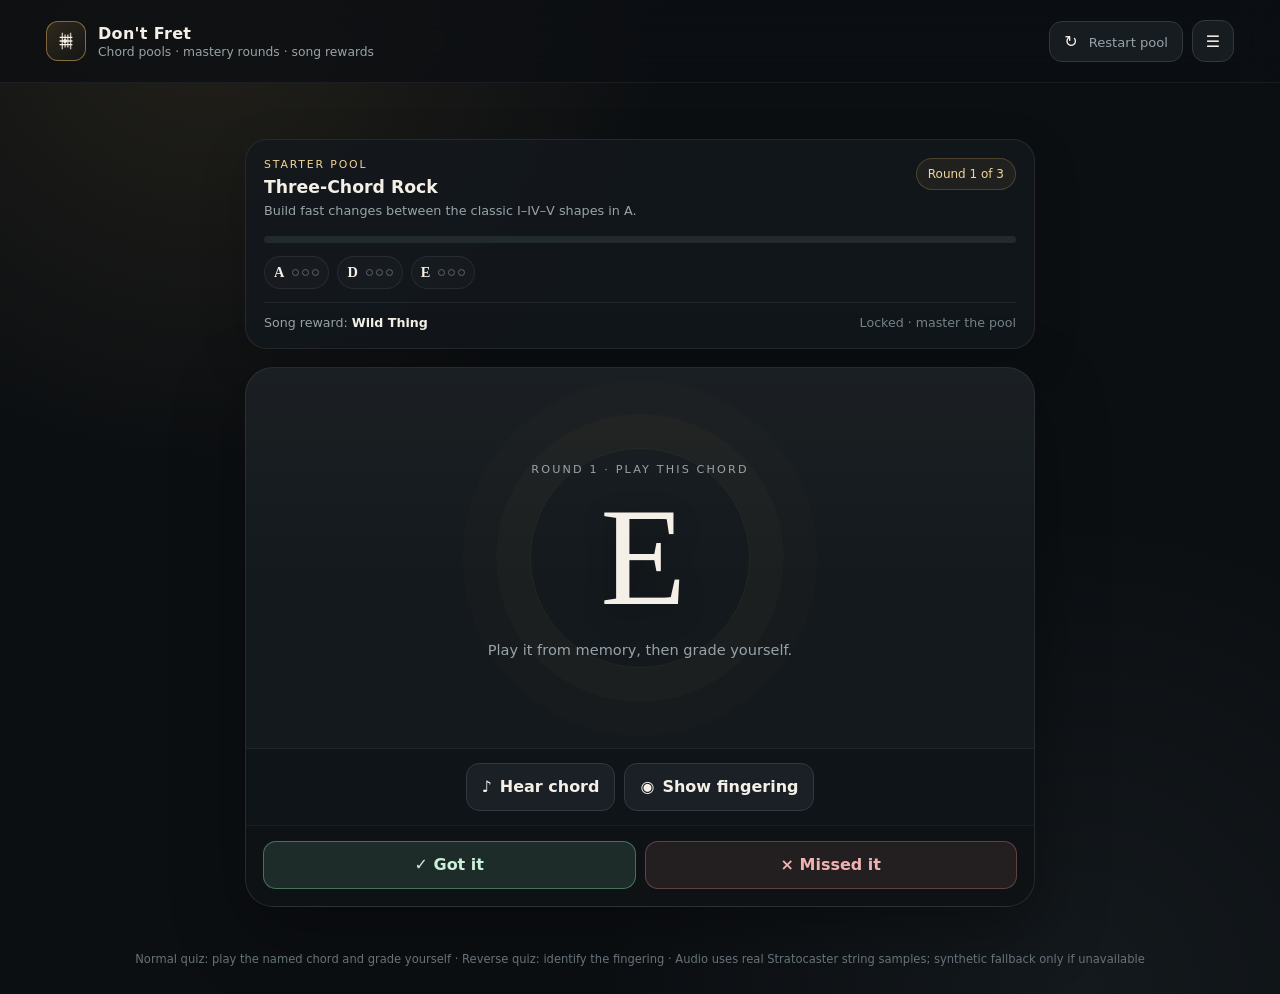
==== guitar/index.html @ 710248b1 "Added trumpet feature!" ====
<!DOCTYPE html>
<html lang="en">
<head>
<meta charset="UTF-8" />
<meta name="viewport" content="width=device-width, initial-scale=1.0" />
<link rel="stylesheet" href="styles.css">
<script type="module" src="./index.js"></script>
<title>Don't Fret — Chord Trainer</title>
</head>
<body>
<div class="app-shell">
  <header>
    <div class="brand">
      <div class="brand-mark" aria-hidden="true">
        <svg viewBox="0 0 24 24" fill="none" stroke="currentColor" stroke-width="1.5">
          <path d="M8 3v18M11 5v14M14 5v14M17 3v18" opacity=".75"/>
          <path d="M5 8h14M5 12h14M5 16h14"/>
          <circle cx="11" cy="12" r="2.1" fill="currentColor" stroke="none"/>
        </svg>
      </div>
      <div class="brand-copy">
        <strong>Don't Fret</strong>
        <span>Chord pools · mastery rounds · song rewards</span>
      </div>
    </div>
    <div class="header-actions">
      <button id="restartBtn" class="ghost-btn" title="Restart this chord pool">↻ <span>Restart pool</span></button>
      <button id="settingsBtn" class="icon-btn" title="Chord pools and settings" aria-label="Chord pools and settings">☰</button>
    </div>
  </header>

  <main>
    <div class="quiz-wrap">
      <section class="pool-status" aria-label="Current chord pool progress">
        <div class="pool-top">
          <div>
            <div id="poolKicker" class="pool-kicker">Starter pool</div>
            <h2 id="poolTitle" class="pool-title">Three-Chord Rock</h2>
            <p id="poolDescription" class="pool-desc"></p>
          </div>
          <div id="roundBadge" class="round-badge">Round 1 of 3</div>
        </div>
        <div class="progress-track"><div id="progressFill" class="progress-fill"></div></div>
        <div id="masteryRow" class="mastery-row"></div>
        <div class="reward-line">
          <span>Song reward: <strong id="rewardTitle">Wild Thing</strong></span>
          <span id="rewardState" class="reward-state">Locked · master the pool</span>
        </div>
      </section>

      <section id="quizCard" class="quiz-card" aria-live="polite">
        <div class="prompt-area">
          <div class="prompt-inner">
            <div id="eyebrow" class="eyebrow">Play this chord</div>

            <div id="forwardPrompt">
              <h1 id="chordName">A</h1>
              <div class="subprompt">Play it from memory, then grade yourself.</div>
            </div>

            <div id="reversePrompt" class="reverse-wrap">
              <div id="reverseDiagram" class="reverse-diagram"></div>
              <div class="subprompt" style="margin-top:0;margin-bottom:14px">Which chord matches this fingering?</div>
              <div id="choiceGrid" class="choice-grid"></div>
            </div>
          </div>
        </div>

        <div class="hint-strip">
          <button id="hearBtn" class="secondary-btn" title="Hear chord (Space)"><span aria-hidden="true">♪</span> Hear chord</button>
          <button id="showBtn" class="secondary-btn" title="Show fingering (F)"><span aria-hidden="true">◉</span> Show fingering</button>
        </div>

        <div class="answer-strip">
          <div id="forwardActions" class="forward-actions">
            <button id="gotItBtn" class="answer-btn good">✓ Got it</button>
            <button id="missedBtn" class="answer-btn miss">× Missed it</button>
          </div>
          <div id="feedbackRow" class="feedback-row">
            <div id="feedbackCopy" class="feedback-copy"></div>
            <button id="continueBtn" class="primary-btn">Next chord <span aria-hidden="true">→</span></button>
          </div>
        </div>
      </section>

      <section id="diagramCard" class="diagram-card" aria-live="polite">
        <div class="diagram-head">
          <div>
            <h2 id="diagramTitle">A fingering</h2>
            <p>Standard tuning · E A D G B E</p>
          </div>
          <div class="mini-badge">Fingering</div>
        </div>
        <div id="diagram"></div>
        <div class="tip-row">
          <div class="tip">○ open string</div>
          <div class="tip">× muted string</div>
          <div class="tip">● fretted note</div>
          <div class="tip">number = finger</div>
        </div>
      </section>

      <section id="songCard" class="song-card" aria-live="polite">
        <div class="unlock-label">Pool mastered · song unlocked</div>
        <h2 id="songTitle"></h2>
        <p id="songMeta" class="song-meta"></p>
        <p id="songNote" class="song-note"></p>
        <div class="song-grid">
          <div class="song-panel">
            <div class="song-panel-label">Practice progression</div>
            <div id="songProgression" class="progression"></div>
          </div>
          <div class="song-panel">
            <div class="song-panel-label">Suggested practice pattern</div>
            <div id="strumPattern" class="strum-pattern"></div>
            <div id="strumCount" class="strum-count"></div>
          </div>
        </div>
        <div class="song-actions">
          <button id="playProgressionBtn" class="primary-btn"><span aria-hidden="true">♪</span> Hear progression</button>
          <button id="practiceAgainBtn" class="secondary-btn">Practice pool again</button>
          <button id="choosePoolBtn" class="secondary-btn">Choose another pool</button>
        </div>

        <div class="song-demo" aria-label="Guided song chord demonstration">
          <div class="song-demo-head">
            <div>
              <h3>Guided chord demonstration</h3>
              <p>Follow the shape, count the pulse, and change when the next chord arrives.</p>
            </div>
            <div class="tempo-control">
              <div class="tempo-top"><span>Practice tempo</span><strong id="demoTempoValue">72 BPM</strong></div>
              <input id="demoTempo" type="range" min="45" max="130" step="1" value="72" aria-label="Guided demonstration practice tempo" />
            </div>
          </div>

          <div class="demo-stage">
            <div id="demoCurrentDiagram" class="demo-diagram-panel"></div>
            <div class="demo-info-panel">
              <div id="demoStepLabel" class="demo-kicker">Chord 1 of 4</div>
              <div id="demoChordName" class="demo-chord-name">A</div>
              <div class="demo-next">
                <div id="demoNextDiagram" class="demo-next-diagram"></div>
                <div class="demo-next-copy"><span>Coming next</span><strong id="demoNextChord">D</strong></div>
              </div>
              <div class="demo-measure">
                <div class="demo-measure-top"><span id="demoFeel">4/4 practice pulse</span><span id="demoBeatCount">Beat 1 of 4</span></div>
                <div id="demoBeats" class="demo-beats"></div>
              </div>
              <div class="demo-controls">
                <button id="demoPlayBtn" class="primary-btn">▶ Start demo</button>
                <button id="demoPrevBtn" class="secondary-btn" aria-label="Previous chord">← Previous</button>
                <button id="demoNextBtn" class="secondary-btn">Next →</button>
                <button id="demoHearBtn" class="secondary-btn"><span aria-hidden="true">♪</span> Hear chord</button>
              </div>
              <div id="demoStatus" class="demo-status" aria-live="polite">Ready · the demo stops after one full progression.</div>
            </div>
          </div>
        </div>
      </section>
    </div>
  </main>

  <footer>Normal quiz: play the named chord and grade yourself · Reverse quiz: identify the fingering · Audio uses real Stratocaster string samples; synthetic fallback only if unavailable</footer>
</div>

<div id="drawerBackdrop" class="drawer-backdrop" aria-hidden="true">
  <aside class="drawer" role="dialog" aria-modal="true" aria-labelledby="settingsTitle">
    <div class="drawer-head">
      <h2 id="settingsTitle">Chord pools</h2>
      <button id="closeSettings" class="icon-btn" aria-label="Close settings">×</button>
    </div>
    <p class="drawer-copy">Each pool has three mastery rounds. A chord advances only when you get it right. Wrong answers stay in the current round and come back again later.</p>

    <div class="section-label">Choose a pool</div>
    <div id="poolList" class="pool-list"></div>

    <div class="section-label">Reverse quiz chance</div>
    <div class="range-row">
      <input id="reverseChance" type="range" min="0" max="100" step="10" value="30" aria-label="Reverse quiz chance" />
      <div id="reverseChanceValue" class="range-value">30%</div>
    </div>
    <p class="settings-note">At 30%, about three out of every ten questions show a fingering first and ask you to identify the chord. Set it to 0% for normal play-only practice or 100% for all reverse questions.</p>

    <div class="section-label">Electric guitar sample library</div>
    <div class="sample-library">
      <div class="sample-library-top">
        <div>
          <div id="sampleStatusTitle" class="sample-library-title">Real Stratocaster samples ready to load</div>
          <div id="sampleStatusNote" class="sample-message">The first chord you hear loads its real recorded strings automatically. The rest of the 22-note library then fills in for faster playback.</div>
        </div>
        <div id="sampleCount" class="sample-count">0 / 22</div>
      </div>
      <div class="sample-progress" aria-hidden="true"><span id="sampleProgressFill"></span></div>
      <div class="sample-actions">
        <button id="loadBuiltInSamplesBtn" class="secondary-btn sample-clear" type="button">Load all real guitar samples</button>
        <label class="sample-file-btn">Use my WAV files<input id="sampleFilesInput" type="file" accept="audio/wav,audio/x-wav,.wav,audio/*" multiple></label>
        <label class="sample-file-btn">Use my sample folder<input id="sampleFolderInput" type="file" accept="audio/wav,audio/x-wav,.wav,audio/*" multiple webkitdirectory directory></label>
        <button id="clearSamplesBtn" class="secondary-btn sample-clear" type="button">Clear memory</button>
      </div>
      <details class="sample-details">
        <summary>Sample source & required positions</summary>
        <p class="sample-naming"><strong>Built-in source:</strong> Wavebase Stratocaster — real electric-guitar notes recorded without effects and released to the public domain. The low string in the source session was Drop-D, so its E/F/G recordings come from slightly higher physical frets, but the pitches and string register are correct.</p>
        <p class="sample-naming"><strong>Your own files still work:</strong> <code>S1_F0_V1.wav</code>. S1 = low E and S6 = high E; F is the fret; V is an optional alternate take.</p>
        <div id="sampleChecklist" class="sample-checklist"></div>
      </details>
    </div>
    <p class="settings-note">Internet is needed to fetch the built-in WAVs after a page reload. Once loaded, they stay cached in memory for the session. If the remote library cannot load, the app falls back to the physical string model or any WAVs you supply.</p>

    <div class="section-label">Progress</div>
    <button id="resetAllBtn" class="danger-btn" style="width:100%">Reset all pool progress</button>
    <p class="settings-note">Progress and your reverse-quiz setting are saved in this browser.</p>

    <div class="section-label">Keyboard shortcuts</div>
    <div class="shortcut-table">
      <div class="shortcut"><span>Hear chord</span><kbd>Space</kbd></div>
      <div class="shortcut"><span>Show / hide fingering</span><kbd>F</kbd></div>
      <div class="shortcut"><span>Got it</span><kbd>1</kbd></div>
      <div class="shortcut"><span>Missed it</span><kbd>2</kbd></div>
      <div class="shortcut"><span>Continue after answer</span><kbd>Enter</kbd></div>
    </div>
  </aside>
</div>
---- guitar/styles.css ----
:root {
  --bg: #0c0f12;
  --panel: #14191d;
  --panel-2: #1a2025;
  --panel-3: #20272c;
  --ink: #f5f0e7;
  --muted: #98a3aa;
  --line: #303941;
  --accent: #e6b85c;
  --accent-2: #f2d49a;
  --success: #79c99a;
  --danger: #de8585;
  --shadow: 0 24px 70px rgba(0,0,0,.36);
}

* { box-sizing: border-box; }
html, body { min-height: 100%; }
body {
  margin: 0;
  font-family: Inter, ui-sans-serif, system-ui, -apple-system, BlinkMacSystemFont, "Segoe UI", sans-serif;
  background:
    radial-gradient(circle at 16% 0%, rgba(230,184,92,.10), transparent 29rem),
    radial-gradient(circle at 84% 100%, rgba(110,144,160,.08), transparent 30rem),
    var(--bg);
  color: var(--ink);
}

button, input { font: inherit; }
button { -webkit-tap-highlight-color: transparent; }
button:focus-visible, input:focus-visible { outline: 2px solid var(--accent); outline-offset: 3px; }

.app-shell { min-height: 100vh; display: grid; grid-template-rows: auto 1fr auto; }

header {
  display: flex;
  align-items: center;
  justify-content: space-between;
  gap: 20px;
  padding: 20px clamp(17px, 4vw, 46px);
  border-bottom: 1px solid rgba(255,255,255,.06);
  background: rgba(12,15,18,.78);
  backdrop-filter: blur(16px);
  position: sticky;
  top: 0;
  z-index: 10;
}

.brand { display:flex; align-items:center; gap:12px; min-width:0; }
.brand-mark {
  width: 40px; height: 40px; border:1px solid rgba(230,184,92,.5); border-radius:12px;
  display:grid; place-items:center;
  background:linear-gradient(145deg, rgba(230,184,92,.15), rgba(230,184,92,.03));
}
.brand-mark svg { width:22px; height:22px; }
.brand-copy strong { display:block; letter-spacing:.02em; }
.brand-copy span { display:block; color:var(--muted); font-size:.77rem; margin-top:2px; }
.header-actions { display:flex; align-items:center; gap:9px; }

.icon-btn, .ghost-btn, .primary-btn, .secondary-btn, .danger-btn, .answer-btn, .pool-card, .choice-btn {
  border:0; border-radius:13px; color:var(--ink); cursor:pointer;
  transition:transform .14s ease, border-color .14s ease, background .14s ease, opacity .14s ease;
}
.icon-btn:hover, .ghost-btn:hover, .primary-btn:hover, .secondary-btn:hover, .danger-btn:hover, .answer-btn:hover, .pool-card:hover, .choice-btn:hover { transform:translateY(-1px); }
.icon-btn:active, .ghost-btn:active, .primary-btn:active, .secondary-btn:active, .danger-btn:active, .answer-btn:active, .pool-card:active, .choice-btn:active { transform:translateY(0); }

.icon-btn, .ghost-btn { background:#171c20; border:1px solid var(--line); }
.icon-btn { width:42px; height:42px; display:grid; place-items:center; }
.ghost-btn { padding:10px 14px; }
.ghost-btn span { color:var(--muted); margin-left:6px; font-size:.82rem; }

main {
  width:min(1040px, 100%);
  margin:0 auto;
  padding:clamp(24px, 5vw, 56px) clamp(16px, 4vw, 38px) 34px;
}
.quiz-wrap { width:min(790px, 100%); margin:0 auto; display:grid; gap:18px; }

.pool-status {
  background:rgba(20,25,29,.84);
  border:1px solid rgba(255,255,255,.08);
  border-radius:22px;
  padding:18px;
  box-shadow:0 14px 46px rgba(0,0,0,.18);
}
.pool-top { display:flex; justify-content:space-between; align-items:flex-start; gap:16px; }
.pool-kicker { color:var(--accent-2); text-transform:uppercase; letter-spacing:.17em; font-size:.68rem; margin-bottom:6px; }
.pool-title { margin:0; font-size:1.08rem; }
.pool-desc { margin:5px 0 0; color:var(--muted); font-size:.8rem; line-height:1.45; }
.round-badge { white-space:nowrap; padding:8px 11px; border-radius:999px; background:rgba(230,184,92,.07); border:1px solid rgba(230,184,92,.22); color:var(--accent-2); font-size:.75rem; }

.progress-track { height:7px; border-radius:999px; background:#222a30; overflow:hidden; margin:15px 0 13px; }
.progress-fill { height:100%; width:0%; border-radius:inherit; background:linear-gradient(90deg, #c99b44, var(--accent)); transition:width .25s ease; }

.mastery-row { display:flex; flex-wrap:wrap; gap:8px; }
.mastery-chip {
  display:flex; align-items:center; gap:8px; padding:7px 9px; border:1px solid rgba(255,255,255,.07);
  border-radius:999px; background:rgba(255,255,255,.018); color:var(--muted); font-size:.74rem;
}
.mastery-chip strong { color:var(--ink); font-family:Georgia, "Times New Roman", serif; font-size:.9rem; }
.mastery-dots { display:flex; gap:3px; }
.mastery-dot { width:7px; height:7px; border-radius:50%; border:1px solid #58656d; background:transparent; }
.mastery-dot.on { border-color:var(--accent); background:var(--accent); }

.reward-line {
  margin-top:13px; padding-top:12px; border-top:1px solid rgba(255,255,255,.06);
  display:flex; align-items:center; justify-content:space-between; gap:14px; color:var(--muted); font-size:.79rem;
}
.reward-line strong { color:var(--ink); }
.reward-state { color:#76838a; white-space:nowrap; }
.reward-state.unlocked { color:var(--success); }

.quiz-card {
  background:linear-gradient(180deg, rgba(255,255,255,.026), transparent 40%), var(--panel);
  border:1px solid rgba(255,255,255,.08);
  border-radius:28px;
  box-shadow:var(--shadow);
  overflow:hidden;
}

.prompt-area {
  min-height:380px; display:grid; place-items:center; padding:38px 26px 32px; text-align:center; position:relative;
}
.prompt-area::before {
  content:""; position:absolute; width:218px; height:218px; border-radius:50%; border:1px solid rgba(230,184,92,.08);
  box-shadow:0 0 0 34px rgba(230,184,92,.025), 0 0 0 68px rgba(230,184,92,.012); pointer-events:none;
}
.prompt-inner { position:relative; z-index:1; width:min(620px,100%); }
.eyebrow { text-transform:uppercase; letter-spacing:.19em; font-size:.7rem; color:var(--muted); margin-bottom:18px; }
#chordName {
  margin:0; font-family:Georgia, "Times New Roman", serif; font-weight:500;
  font-size:clamp(5rem, 16vw, 8.8rem); line-height:.9; letter-spacing:-.045em; text-shadow:0 8px 28px rgba(0,0,0,.25);
}
.subprompt { color:var(--muted); font-size:.91rem; margin-top:20px; }

.reverse-wrap { display:none; }
.reverse-wrap.show { display:block; }
.reverse-diagram { min-height:245px; display:grid; place-items:center; margin-top:-16px; }
.choice-grid { display:grid; grid-template-columns:repeat(2, minmax(0,1fr)); gap:9px; margin-top:7px; }
.choice-btn {
  min-height:50px; background:#1b2227; border:1px solid #344049; color:var(--ink);
  font-family:Georgia, "Times New Roman", serif; font-size:1.08rem; font-weight:600;
}
.choice-btn:hover { border-color:rgba(230,184,92,.5); }
.choice-btn.correct { background:rgba(121,201,154,.13); border-color:rgba(121,201,154,.62); color:#c9f0d8; }
.choice-btn.wrong { background:rgba(222,133,133,.10); border-color:rgba(222,133,133,.52); color:#f0b6b6; }
.choice-btn:disabled { cursor:default; transform:none; }

.hint-strip {
  padding:14px 17px; border-top:1px solid rgba(255,255,255,.07); background:rgba(7,9,11,.28);
  display:flex; gap:9px; justify-content:center;
}
.secondary-btn, .primary-btn, .danger-btn, .answer-btn {
  min-height:48px; padding:11px 15px; display:inline-flex; align-items:center; justify-content:center; gap:8px; font-weight:650;
}
.secondary-btn { background:var(--panel-2); border:1px solid var(--line); }
.secondary-btn.revealed { border-color:rgba(230,184,92,.44); background:rgba(230,184,92,.08); }
.primary-btn { background:var(--accent); color:#18130c; box-shadow:0 8px 25px rgba(230,184,92,.16); }
.answer-btn.good { background:rgba(121,201,154,.14); border:1px solid rgba(121,201,154,.45); color:#c9f0d8; }
.answer-btn.miss { background:rgba(222,133,133,.10); border:1px solid rgba(222,133,133,.34); color:#efb2b2; }
.danger-btn { background:transparent; border:1px solid rgba(222,133,133,.35); color:#e9a4a4; }

.answer-strip {
  padding:15px 17px 17px; border-top:1px solid rgba(255,255,255,.05); background:rgba(7,9,11,.42);
}
.forward-actions { display:grid; grid-template-columns:1fr 1fr; gap:9px; }
.feedback-row { display:none; grid-template-columns:1fr auto; gap:14px; align-items:center; }
.feedback-row.show { display:grid; }
.feedback-copy strong { display:block; font-size:.9rem; }
.feedback-copy span { display:block; margin-top:3px; color:var(--muted); font-size:.78rem; line-height:1.4; }
.feedback-copy.success strong { color:var(--success); }
.feedback-copy.error strong { color:var(--danger); }

.diagram-card, .song-card {
  border:1px solid rgba(255,255,255,.08); border-radius:24px; background:var(--panel); box-shadow:0 16px 50px rgba(0,0,0,.22); padding:22px;
}
.diagram-card { display:none; opacity:0; transform:translateY(-10px); }
.diagram-card.show { display:block; animation:reveal .24s ease forwards; }
@keyframes reveal { to { opacity:1; transform:translateY(0); } }
.diagram-head { display:flex; justify-content:space-between; align-items:flex-start; gap:18px; margin-bottom:6px; }
.diagram-head h2 { margin:0; font-size:1.05rem; }
.diagram-head p { margin:4px 0 0; color:var(--muted); font-size:.82rem; }
.mini-badge { font-size:.7rem; color:var(--accent-2); border:1px solid rgba(230,184,92,.26); background:rgba(230,184,92,.06); border-radius:999px; padding:7px 10px; white-space:nowrap; }
#diagram { display:grid; place-items:center; min-height:290px; }
.tip-row { display:flex; flex-wrap:wrap; gap:7px; justify-content:center; }
.tip { color:var(--muted); font-size:.73rem; border:1px solid rgba(255,255,255,.07); border-radius:999px; padding:6px 9px; background:rgba(255,255,255,.02); }

.song-card { display:none; overflow:hidden; position:relative; }
.song-card.show { display:block; animation:reveal .28s ease forwards; }
.song-card::after { content:"♪"; position:absolute; right:-14px; top:-42px; font-family:Georgia,serif; font-size:170px; color:rgba(230,184,92,.035); transform:rotate(-10deg); pointer-events:none; }
.unlock-label { text-transform:uppercase; letter-spacing:.18em; font-size:.7rem; color:var(--success); margin-bottom:7px; }
.song-card h2 { font-family:Georgia, "Times New Roman", serif; font-size:2rem; margin:0; font-weight:500; }
.song-meta { color:var(--muted); font-size:.82rem; margin:5px 0 18px; }
.song-note { color:#c9d0d4; line-height:1.55; font-size:.87rem; margin:0 0 18px; max-width:620px; }
.song-grid { display:grid; grid-template-columns:1.2fr .8fr; gap:12px; position:relative; z-index:1; }
.song-panel { border:1px solid rgba(255,255,255,.07); background:rgba(255,255,255,.018); border-radius:17px; padding:15px; }
.song-panel-label { font-size:.67rem; text-transform:uppercase; letter-spacing:.15em; color:#78868e; margin-bottom:10px; }
.progression { display:flex; flex-wrap:wrap; align-items:center; gap:7px; }
.progression-chord { min-width:48px; text-align:center; padding:9px 10px; border-radius:10px; background:#20272c; border:1px solid #37424a; font-family:Georgia, "Times New Roman", serif; font-size:1.06rem; }
.arrow { color:#66747c; }
.strum-pattern { font-family:ui-monospace, SFMono-Regular, Menlo, monospace; font-size:1.08rem; letter-spacing:.08em; color:var(--accent-2); line-height:1.5; }
.strum-count { color:var(--muted); font-size:.72rem; margin-top:6px; }
.song-actions { display:flex; flex-wrap:wrap; gap:9px; margin-top:14px; position:relative; z-index:1; }

.song-demo {
  margin-top:18px; border-top:1px solid rgba(255,255,255,.07); padding-top:18px; position:relative; z-index:1;
}
.song-demo-head { display:flex; align-items:flex-end; justify-content:space-between; gap:18px; margin-bottom:13px; }
.song-demo-head h3 { margin:0; font-size:1rem; }
.song-demo-head p { margin:4px 0 0; color:var(--muted); font-size:.78rem; line-height:1.4; }
.tempo-control { min-width:190px; }
.tempo-top { display:flex; justify-content:space-between; gap:10px; color:var(--muted); font-size:.7rem; margin-bottom:6px; }
.tempo-top strong { color:var(--accent-2); font-weight:650; }
.tempo-control input { width:100%; accent-color:var(--accent); }
.demo-stage {
  display:grid; grid-template-columns:minmax(250px,.9fr) minmax(0,1.1fr); gap:12px; align-items:stretch;
}
.demo-diagram-panel, .demo-info-panel {
  border:1px solid rgba(255,255,255,.07); border-radius:18px; background:rgba(8,11,13,.25); padding:14px; min-width:0;
}
.demo-diagram-panel { display:grid; place-items:center; min-height:286px; }
.demo-info-panel { display:flex; flex-direction:column; justify-content:center; }
.demo-kicker { text-transform:uppercase; letter-spacing:.16em; color:#78868e; font-size:.66rem; }
.demo-chord-name {
  font-family:Georgia, "Times New Roman", serif; font-size:clamp(3.2rem, 10vw, 5.4rem); line-height:.9; margin:8px 0 12px; font-weight:500;
}
.demo-next { display:grid; grid-template-columns:auto 1fr; align-items:center; gap:12px; padding:10px; border:1px solid rgba(255,255,255,.06); border-radius:14px; background:rgba(255,255,255,.018); }
.demo-next-copy { min-width:0; }
.demo-next-copy span { display:block; color:var(--muted); font-size:.68rem; text-transform:uppercase; letter-spacing:.12em; }
.demo-next-copy strong { display:block; font-family:Georgia, "Times New Roman", serif; font-size:1.3rem; margin-top:2px; }
.demo-next-diagram { width:88px; height:88px; display:grid; place-items:center; overflow:hidden; }
.demo-next-diagram svg { width:112px !important; max-width:none; }
.demo-measure { margin-top:14px; }
.demo-measure-top { display:flex; justify-content:space-between; gap:10px; color:var(--muted); font-size:.72rem; margin-bottom:7px; }
.demo-beats { display:grid; grid-template-columns:repeat(var(--demo-steps,4), minmax(0,1fr)); gap:5px; }
.demo-beat {
  min-height:42px; display:grid; place-items:center; padding:5px 3px; border-radius:10px; border:1px solid #354049; background:#20272c; color:#aab4b9;
  font-family:ui-monospace, SFMono-Regular, Menlo, monospace; font-size:.8rem; transition:background .12s ease,border-color .12s ease,color .12s ease,transform .12s ease;
}
.demo-beat.active { border-color:rgba(230,184,92,.72); background:rgba(230,184,92,.13); color:var(--accent-2); transform:translateY(-1px); }
.demo-controls { display:flex; flex-wrap:wrap; gap:8px; margin-top:12px; }
.demo-controls .primary-btn, .demo-controls .secondary-btn { min-height:44px; }
.demo-status { margin-top:9px; color:var(--muted); font-size:.75rem; min-height:1.2em; }
.progression-chord.demo-active { border-color:rgba(230,184,92,.72); background:rgba(230,184,92,.13); color:var(--accent-2); }
.progression-chord.demo-done { border-color:rgba(121,201,154,.28); color:#a8cbb5; }

footer { text-align:center; color:#66737a; font-size:.72rem; padding:11px 20px 28px; }

.drawer-backdrop { position:fixed; inset:0; background:rgba(0,0,0,.50); backdrop-filter:blur(4px); display:none; z-index:30; }
.drawer-backdrop.open { display:block; }
.drawer { position:absolute; top:0; right:0; height:100%; width:min(470px, 94vw); background:#11161a; border-left:1px solid rgba(255,255,255,.08); box-shadow:-30px 0 80px rgba(0,0,0,.38); padding:24px; overflow:auto; }
.drawer-head { display:flex; justify-content:space-between; align-items:center; gap:14px; }
.drawer-head h2 { margin:0; font-size:1.15rem; }
.drawer-copy { color:var(--muted); font-size:.84rem; line-height:1.5; margin:8px 0 20px; }
.section-label { font-size:.7rem; text-transform:uppercase; letter-spacing:.16em; color:#76848c; margin:22px 0 10px; }

.pool-list { display:grid; gap:9px; }
.pool-card {
  text-align:left; width:100%; padding:13px 14px; background:#171d21; border:1px solid var(--line); border-radius:15px;
}
.pool-card.active { border-color:rgba(230,184,92,.52); background:rgba(230,184,92,.065); }
.pool-card-top { display:flex; align-items:center; justify-content:space-between; gap:10px; }
.pool-card strong { font-size:.86rem; }
.pool-card .pct { color:var(--accent-2); font-size:.72rem; }
.pool-card .pool-chords { color:var(--muted); font-family:Georgia, "Times New Roman", serif; font-size:.82rem; margin-top:5px; }
.pool-card .pool-song { color:#78868e; font-size:.72rem; margin-top:6px; }
.pool-card .pool-song.unlocked { color:var(--success); }

.range-row { display:grid; grid-template-columns:1fr auto; gap:12px; align-items:center; }
.range-row input { accent-color:var(--accent); width:100%; }
.sample-library {
  border:1px solid var(--line); border-radius:16px; background:#151b1f; padding:14px;
}
.sample-library-top { display:flex; align-items:flex-start; justify-content:space-between; gap:12px; }
.sample-library-title { font-size:.86rem; font-weight:700; }
.sample-count { color:var(--accent-2); font-size:.74rem; white-space:nowrap; }
.sample-progress { height:6px; border-radius:999px; background:#252d32; overflow:hidden; margin:10px 0 12px; }
.sample-progress > span { display:block; height:100%; width:0; background:var(--accent); transition:width .2s ease; }
.sample-actions { display:flex; flex-wrap:wrap; gap:8px; }
.sample-file-btn {
  display:inline-flex; align-items:center; justify-content:center; min-height:40px; padding:8px 12px; cursor:pointer;
  border:1px solid var(--line); border-radius:11px; background:#1b2227; color:var(--ink); font-size:.77rem; font-weight:700;
}
.sample-file-btn:hover { border-color:#47535b; }
.sample-file-btn input { display:none; }
.sample-clear { min-height:40px; padding:8px 12px; font-size:.77rem; }
.sample-message { color:var(--muted); font-size:.75rem; line-height:1.45; margin:10px 0 0; }
.sample-details { margin-top:11px; border-top:1px solid rgba(255,255,255,.06); padding-top:9px; }
.sample-details summary { cursor:pointer; color:#aeb8bd; font-size:.76rem; font-weight:650; }
.sample-naming { color:var(--muted); font-size:.72rem; line-height:1.5; margin:8px 0; }
.sample-checklist { display:grid; grid-template-columns:repeat(2,minmax(0,1fr)); gap:5px 10px; margin-top:8px; }
.sample-key { display:flex; justify-content:space-between; gap:8px; color:#829097; font-size:.69rem; padding:4px 0; border-bottom:1px solid rgba(255,255,255,.035); }
.sample-key.loaded { color:#a8cbb5; }
.sample-key code { color:inherit; font-size:.67rem; }
.range-value { min-width:48px; text-align:center; color:var(--accent-2); border:1px solid rgba(230,184,92,.24); background:rgba(230,184,92,.06); border-radius:999px; padding:6px 8px; font-size:.76rem; }
.settings-note { margin-top:9px; font-size:.76rem; line-height:1.45; color:var(--muted); }
.shortcut-table { display:grid; gap:7px; }
.shortcut { display:flex; justify-content:space-between; align-items:center; color:var(--muted); font-size:.8rem; }
kbd { min-width:30px; text-align:center; padding:4px 7px; border-radius:7px; color:var(--ink); background:#20272c; border:1px solid #354049; font-size:.7rem; }

@media (max-width: 660px) {
  header { padding:15px; }
  .brand-copy span, .ghost-btn span { display:none; }
  main { padding-top:24px; }
  .pool-top { align-items:center; }
  .pool-desc { display:none; }
  .quiz-card { border-radius:22px; }
  .prompt-area { min-height:345px; padding-inline:18px; }
  .choice-grid { grid-template-columns:1fr 1fr; }
  .hint-strip { display:grid; grid-template-columns:1fr 1fr; }
  .song-grid { grid-template-columns:1fr; }
  .song-demo-head { align-items:flex-start; flex-direction:column; }
  .tempo-control { width:100%; min-width:0; }
  .demo-stage { grid-template-columns:1fr; }
  .demo-diagram-panel { min-height:250px; }
  .feedback-row { grid-template-columns:1fr; }
  .feedback-row .primary-btn { width:100%; }
  .sample-checklist { grid-template-columns:1fr; }
}

@media (prefers-reduced-motion: reduce) {
  * { animation-duration:.001ms !important; transition-duration:.001ms !important; scroll-behavior:auto !important; }
}
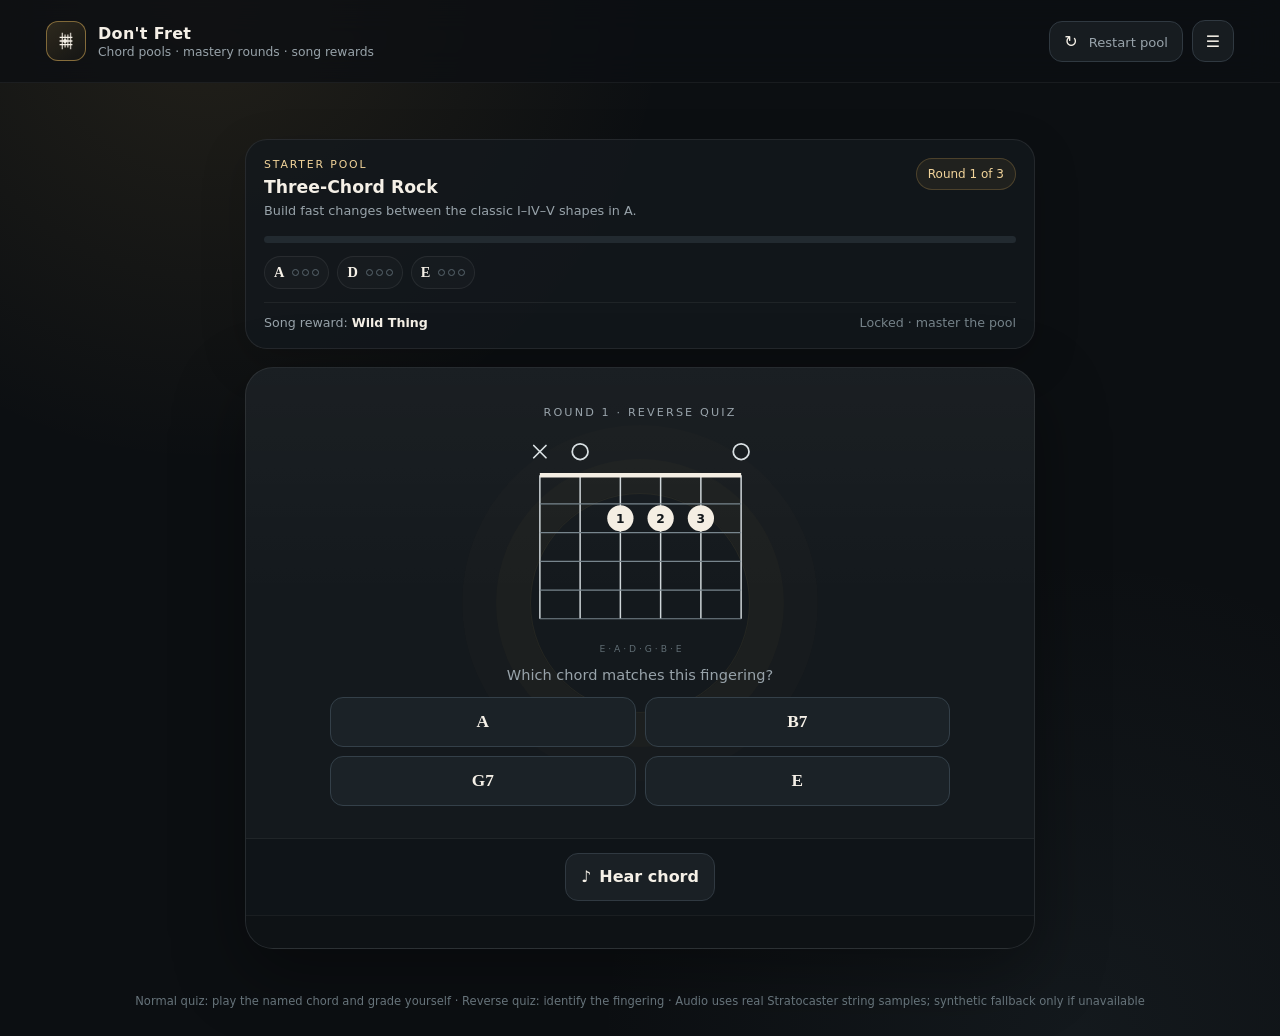
==== commit da9c4611: "updated versions and added scale" ====
--- a/guitar/index.html
+++ b/guitar/index.html
@@ -4,7 +4,7 @@
 <meta charset="UTF-8" />
 <meta name="viewport" content="width=device-width, initial-scale=1.0" />
 <link rel="stylesheet" href="styles.css">
-<script type="module" src="./index.js"></script>
+<script type="module" src="./index.js?v=1.2"></script>
 <title>Don't Fret — Chord Trainer</title>
 </head>
 <body>
